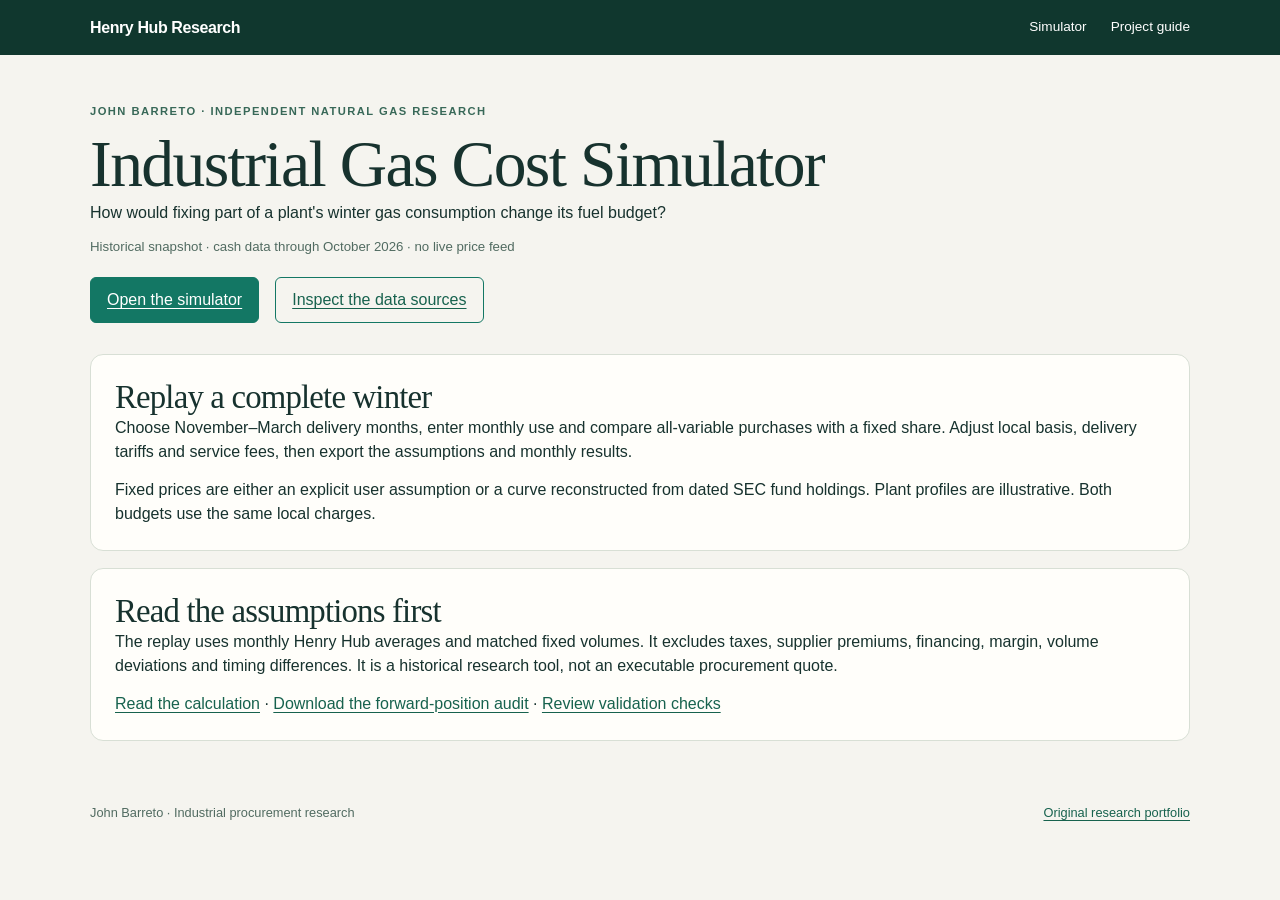
==== index.html @ f16dd2fb "Fix industrial cost calculations, accessibility and standalone entry Resolve reviewed findings 66-80" ====
<!doctype html>
<html lang="en"><head><meta charset="utf-8"><meta name="viewport" content="width=device-width,initial-scale=1"><meta name="theme-color" content="#113830"><meta name="description" content="A historical winter gas-budget replay with explicit fixed-share, volume and local-charge assumptions."><title>Industrial Gas Cost Simulator · John Barreto</title><link rel="stylesheet" href="lab/industrial/style.css"></head>
<body><header><div class="top"><a href="./" aria-current="page">Henry Hub Research</a><nav aria-label="Project navigation"><a href="lab/industrial/">Simulator</a><a href="README.md">Project guide</a></nav></div></header><main><section class="intro"><p class="eyebrow">John Barreto · Independent natural gas research</p><h1>Industrial Gas Cost Simulator</h1><p>How would fixing part of a plant's winter gas consumption change its fuel budget?</p><p class="snapshot-status">Historical snapshot · cash data through October 2026 · no live price feed</p><div class="landing-actions"><a class="primary" href="lab/industrial/">Open the simulator</a><a href="DATA_SOURCES.md">Inspect the data sources</a></div></section><section class="card landing-copy"><h2>Replay a complete winter</h2><p>Choose November–March delivery months, enter monthly use and compare all-variable purchases with a fixed share. Adjust local basis, delivery tariffs and service fees, then export the assumptions and monthly results.</p><p>Fixed prices are either an explicit user assumption or a curve reconstructed from dated SEC fund holdings. Plant profiles are illustrative. Both budgets use the same local charges.</p></section><section class="card landing-copy"><h2>Read the assumptions first</h2><p>The replay uses monthly Henry Hub averages and matched fixed volumes. It excludes taxes, supplier premiums, financing, margin, volume deviations and timing differences. It is a historical research tool, not an executable procurement quote.</p><p><a href="lab/industrial/#methods">Read the calculation</a> · <a href="lab/industrial/forward-audit.csv">Download the forward-position audit</a> · <a href="VALIDATION.md">Review validation checks</a></p></section></main><footer><span>John Barreto · Industrial procurement research</span><a href="https://neurax-jb.github.io/Henry-Hub-Futures-Curve-Explorer-How-the-Natural-Gas-Market-prices-winter/lab/">Original research portfolio</a></footer></body></html>
---- lab/industrial/style.css ----
:root{color-scheme:light;--ink:#17322e;--muted:#516b61;--paper:#f5f4ef;--card:#fffefa;--line:#d8dfd5;--teal:#137764;--copper:#a7532b}*{box-sizing:border-box}body{margin:0;background:var(--paper);color:var(--ink);font:16px/1.5 "DM Sans","Segoe UI",Arial,sans-serif}a{color:#17624e;text-underline-offset:3px}header{background:#10372e;color:#fff}header a{color:inherit;text-decoration:none}.top,main,footer{max-width:1160px;margin:auto}.top{min-height:55px;display:flex;align-items:center;justify-content:space-between;padding:0 30px}.top>a{font-weight:720;letter-spacing:-.025em}.top nav{display:flex;gap:24px;font-size:.85rem}.top a:hover,footer a:hover{text-decoration:underline}main{padding:0 30px 45px}.intro{padding:48px 0 31px}.eyebrow{margin:0 0 8px;color:#386858;font-size:.7rem;font-weight:760;letter-spacing:.13em;text-transform:uppercase}h1,h2,h3,p{margin:0}h1,h2{font-family:Georgia,"Times New Roman",serif;line-height:1.12;font-weight:500;letter-spacing:-.025em}h1{font-size:clamp(2.2rem,5.5vw,4.1rem)}h2{font-size:clamp(1.55rem,3vw,2.05rem)}h3{font-size:1rem}.intro>p:last-child{max-width:730px;color:var(--muted);margin-top:14px;font-size:1.06rem}.card{border:1px solid var(--line);background:var(--card);border-radius:13px;padding:24px;margin:0 0 17px}.section-head,.subhead,.legend,footer{display:flex;align-items:center;justify-content:space-between;gap:12px}.section-head{margin-bottom:22px}.subhead{justify-content:flex-start;margin:23px 0 9px}.subhead>span,.field-note,.tile small,.notes small{color:var(--muted);font-size:.83rem}.field-note{margin-top:11px}.grid,.vol-grid,.tiles{display:grid;gap:13px}.grid{grid-template-columns:repeat(4,minmax(0,1fr))}.grid.local{grid-template-columns:repeat(3,minmax(0,1fr));margin-top:14px}.vol-grid{grid-template-columns:repeat(5,minmax(0,1fr))}label,.tile>span{display:block;font-size:.8rem;font-weight:650}label>input,label>select,.number-field{margin-top:6px;display:block}input,select,button{font:inherit}input,select,.number-field{width:100%;border:1px solid #bdcabf;border-radius:6px;background:#fffefa;color:var(--ink);font-size:.91rem;min-height:39px}input,select{padding:7px 10px}.number-field{display:flex;align-items:center;gap:5px;padding-right:10px}.number-field input{background:none;border:0;min-width:48px}.number-field span{font-size:.73rem;font-weight:500;white-space:nowrap;color:var(--muted)}.number-field:focus-within{outline:2px solid var(--teal)}input:focus-visible,select:focus-visible,button:focus-visible,a:focus-visible,summary:focus-visible{outline:2px solid var(--teal);outline-offset:2px}.number-field input:focus{outline:none}button{cursor:pointer;border-radius:6px;padding:8px 14px;border:1px solid #b8c8bb;font-size:.82rem;font-weight:650;background:white;color:var(--ink)}button:hover{border-color:var(--teal)}button.primary{background:var(--teal);border-color:var(--teal);color:white}.assumption-detail{border-top:1px solid var(--line);margin-top:20px;padding-top:15px}.assumption-detail summary{cursor:pointer;font-size:.92rem;font-weight:650}.tiles{grid-template-columns:repeat(3,minmax(0,1fr));margin-bottom:17px}.tile{display:grid;align-content:start;border:1px solid var(--line);background:#fdfdf8;border-radius:11px;padding:18px 22px}.tile strong{font-family:Georgia,serif;font-weight:500;letter-spacing:-.025em;font-variant-numeric:tabular-nums;font-size:clamp(1.65rem,3vw,2.4rem);margin:2px 0}.tile.difference{background:#dfede5}.tile.difference.expensive{background:#f5e7dd}.legend{justify-content:flex-start;font-size:.76rem;flex-wrap:wrap}.legend span{display:flex;align-items:center;gap:6px}.swatch{display:inline-block;width:15px;height:7px;border-radius:2px}.variable{background:var(--teal)}.mixed{background:var(--copper)}.chart{display:grid;gap:11px}.plot-row{display:grid;grid-template-columns:64px 1fr;gap:12px;align-items:center}.plot-row>span{font-size:.81rem;color:var(--muted)}.bars{display:grid;gap:3px;border-left:1px solid var(--line)}.track{position:relative;height:11px;background:repeating-linear-gradient(to right,transparent 0,transparent calc(25% - 1px),#e8eae2 calc(25% - 1px),#e8eae2 25%)}.bar{position:absolute;height:9px;top:1px;border-radius:2px}.zero-line{position:absolute;top:0;bottom:0;border-left:1px solid #afbab3}.table-wrap{overflow:auto}table{border-collapse:collapse;width:100%;font-size:.84rem;font-variant-numeric:tabular-nums}th,td{text-align:right;white-space:nowrap;padding:10px 8px;border-bottom:1px solid var(--line)}th:first-child,td:first-child{text-align:left}th{color:var(--muted);font-size:.71rem;line-height:1.35}tfoot{font-weight:700}td.saving{color:#12654a}td.more{color:#9a481e}.notes{max-width:100%}.notes p:not(.eyebrow){margin-top:12px;color:#3c554a;font-size:.88rem;max-width:92ch}.notes small{display:block;margin-top:14px}footer{padding:0 30px 25px;font-size:.8rem;color:var(--muted)}#error{padding:10px 13px;background:#fbe8df;color:#8c381d;margin-top:12px;font-weight:600}[hidden]{display:none!important}
@media(max-width:850px){.grid{grid-template-columns:repeat(2,minmax(0,1fr))}.grid.local{grid-template-columns:repeat(2,minmax(0,1fr))}.vol-grid{grid-template-columns:repeat(3,minmax(0,1fr))}.top,main,footer{padding-left:18px;padding-right:18px}}
@media(max-width:550px){.top{gap:10px}.top nav{gap:12px;font-size:.75rem}.intro{padding:32px 0 23px}.card{padding:16px}.tiles{grid-template-columns:1fr;gap:7px}.tile{grid-template-columns:1fr auto;align-items:center;padding:10px 13px}.tile strong{grid-column:2;grid-row:1/3}.tile small{grid-column:1;font-size:.73rem}.grid,.grid.local,.vol-grid{grid-template-columns:repeat(2,minmax(0,1fr));gap:9px}.grid>label{font-size:.75rem}.plot-row{grid-template-columns:55px 1fr;gap:8px}.chart-card .section-head{align-items:flex-start;flex-direction:column}.section-head>button{flex-shrink:0}.swatch{width:10px}}

.sr-only{position:absolute;width:1px;height:1px;padding:0;margin:-1px;overflow:hidden;clip-path:inset(50%);white-space:nowrap;border:0}.intro .snapshot-status{font-size:.83rem;color:var(--muted);margin-top:12px}.skip-link{position:absolute;top:8px;left:8px;transform:translateY(-160%);background:white;color:var(--ink);padding:10px;z-index:10}.skip-link:focus{transform:none}.table-wrap:focus-visible{outline:2px solid var(--teal);outline-offset:3px}[aria-invalid="true"]{outline:2px solid #9a481e;outline-offset:2px}tbody th[scope="row"],tfoot th[scope="row"]{font-size:inherit;color:var(--ink)}.landing-actions{display:flex;gap:16px;flex-wrap:wrap;margin-top:20px}.landing-actions a{padding:10px 16px;border:1px solid var(--teal);border-radius:6px}.landing-actions .primary{background:var(--teal);color:white}.landing-copy p+p{margin-top:14px}
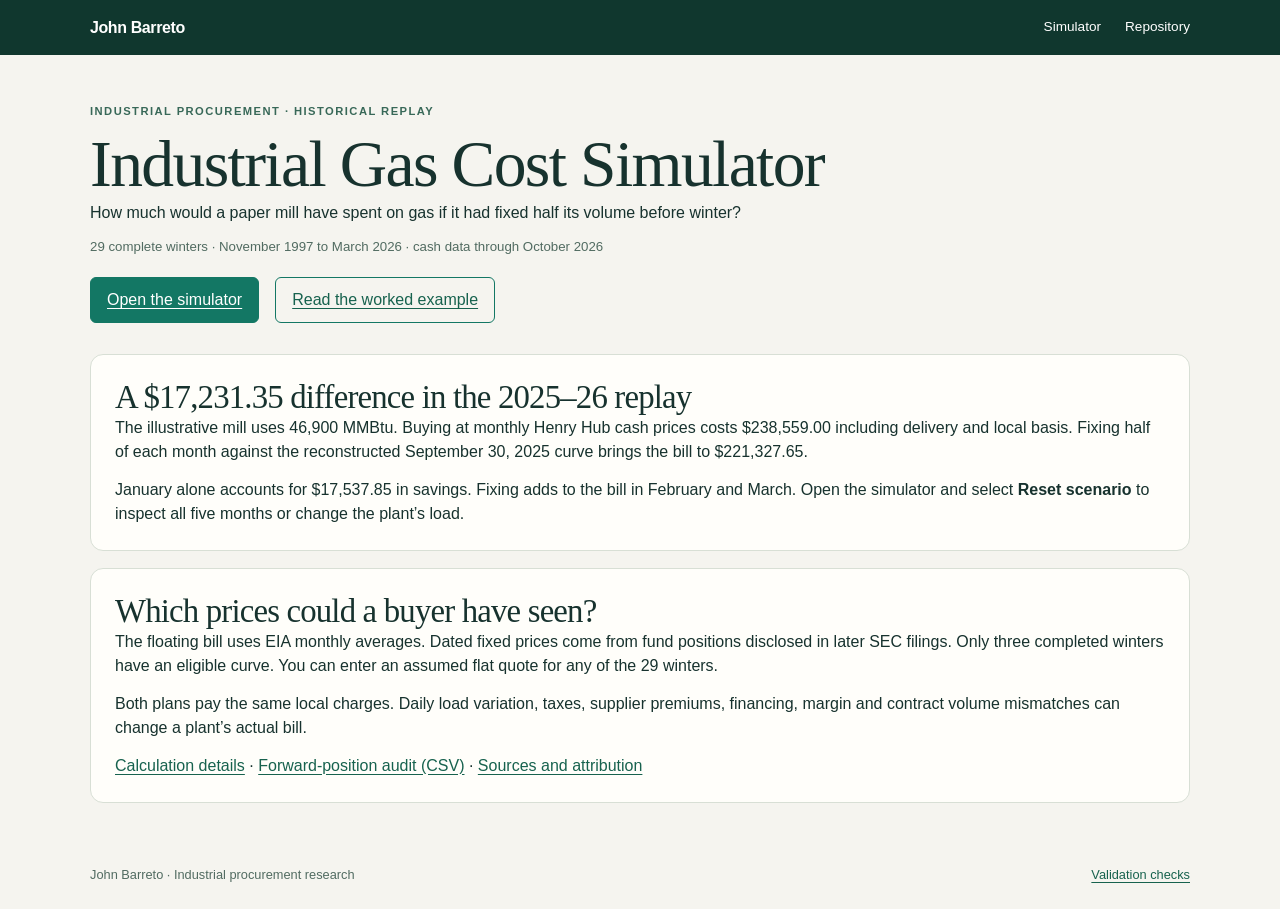
==== commit 2fb725bb: "Show the paper mill budget replay and trace the months behind it" ====
--- a/index.html
+++ b/index.html
@@ -1,3 +1,41 @@
 <!doctype html>
-<html lang="en"><head><meta charset="utf-8"><meta name="viewport" content="width=device-width,initial-scale=1"><meta name="theme-color" content="#113830"><meta name="description" content="A historical winter gas-budget replay with explicit fixed-share, volume and local-charge assumptions."><title>Industrial Gas Cost Simulator · John Barreto</title><link rel="stylesheet" href="lab/industrial/style.css"></head>
-<body><header><div class="top"><a href="./" aria-current="page">Henry Hub Research</a><nav aria-label="Project navigation"><a href="lab/industrial/">Simulator</a><a href="README.md">Project guide</a></nav></div></header><main><section class="intro"><p class="eyebrow">John Barreto · Independent natural gas research</p><h1>Industrial Gas Cost Simulator</h1><p>How would fixing part of a plant's winter gas consumption change its fuel budget?</p><p class="snapshot-status">Historical snapshot · cash data through October 2026 · no live price feed</p><div class="landing-actions"><a class="primary" href="lab/industrial/">Open the simulator</a><a href="DATA_SOURCES.md">Inspect the data sources</a></div></section><section class="card landing-copy"><h2>Replay a complete winter</h2><p>Choose November–March delivery months, enter monthly use and compare all-variable purchases with a fixed share. Adjust local basis, delivery tariffs and service fees, then export the assumptions and monthly results.</p><p>Fixed prices are either an explicit user assumption or a curve reconstructed from dated SEC fund holdings. Plant profiles are illustrative. Both budgets use the same local charges.</p></section><section class="card landing-copy"><h2>Read the assumptions first</h2><p>The replay uses monthly Henry Hub averages and matched fixed volumes. It excludes taxes, supplier premiums, financing, margin, volume deviations and timing differences. It is a historical research tool, not an executable procurement quote.</p><p><a href="lab/industrial/#methods">Read the calculation</a> · <a href="lab/industrial/forward-audit.csv">Download the forward-position audit</a> · <a href="VALIDATION.md">Review validation checks</a></p></section></main><footer><span>John Barreto · Industrial procurement research</span><a href="https://neurax-jb.github.io/Henry-Hub-Futures-Curve-Explorer-How-the-Natural-Gas-Market-prices-winter/lab/">Original research portfolio</a></footer></body></html>
+<html lang="en">
+<head>
+  <meta charset="utf-8">
+  <meta name="viewport" content="width=device-width,initial-scale=1">
+  <meta name="theme-color" content="#113830">
+  <meta name="description" content="Replay a U.S. paper mill’s winter gas budget. Compare monthly cash purchases with a fixed share, inspect the historical prices and export the costs.">
+  <title>Industrial Gas Cost Simulator · John Barreto</title>
+  <link rel="stylesheet" href="lab/industrial/style.css">
+</head>
+<body>
+  <a class="skip-link" href="#main">Skip to project</a>
+  <header>
+    <div class="top">
+      <a href="https://github.com/NeuraX-JB">John Barreto</a>
+      <nav aria-label="Project navigation"><a href="lab/industrial/">Simulator</a><a href="https://github.com/NeuraX-JB/industrial-gas-cost-simulator">Repository</a></nav>
+    </div>
+  </header>
+  <main id="main">
+    <section class="intro">
+      <p class="eyebrow">Industrial procurement · Historical replay</p>
+      <h1>Industrial Gas Cost Simulator</h1>
+      <p>How much would a paper mill have spent on gas if it had fixed half its volume before winter?</p>
+      <p class="snapshot-status">29 complete winters · November 1997 to March 2026 · cash data through October 2026</p>
+      <div class="landing-actions"><a class="primary" href="lab/industrial/">Open the simulator</a><a href="https://github.com/NeuraX-JB/industrial-gas-cost-simulator/blob/main/README.md">Read the worked example</a></div>
+    </section>
+    <section class="card landing-copy">
+      <h2>A $17,231.35 difference in the 2025–26 replay</h2>
+      <p>The illustrative mill uses 46,900 MMBtu. Buying at monthly Henry Hub cash prices costs $238,559.00 including delivery and local basis. Fixing half of each month against the reconstructed September 30, 2025 curve brings the bill to $221,327.65.</p>
+      <p>January alone accounts for $17,537.85 in savings. Fixing adds to the bill in February and March. Open the simulator and select <strong>Reset scenario</strong> to inspect all five months or change the plant’s load.</p>
+    </section>
+    <section class="card landing-copy">
+      <h2>Which prices could a buyer have seen?</h2>
+      <p>The floating bill uses EIA monthly averages. Dated fixed prices come from fund positions disclosed in later SEC filings. Only three completed winters have an eligible curve. You can enter an assumed flat quote for any of the 29 winters.</p>
+      <p>Both plans pay the same local charges. Daily load variation, taxes, supplier premiums, financing, margin and contract volume mismatches can change a plant’s actual bill.</p>
+      <p><a href="lab/industrial/#methods">Calculation details</a> · <a href="lab/industrial/forward-audit.csv">Forward-position audit (CSV)</a> · <a href="https://github.com/NeuraX-JB/industrial-gas-cost-simulator/blob/main/DATA_SOURCES.md">Sources and attribution</a></p>
+    </section>
+  </main>
+  <footer><span>John Barreto · Industrial procurement research</span><a href="https://github.com/NeuraX-JB/industrial-gas-cost-simulator/blob/main/VALIDATION.md">Validation checks</a></footer>
+</body>
+</html>
